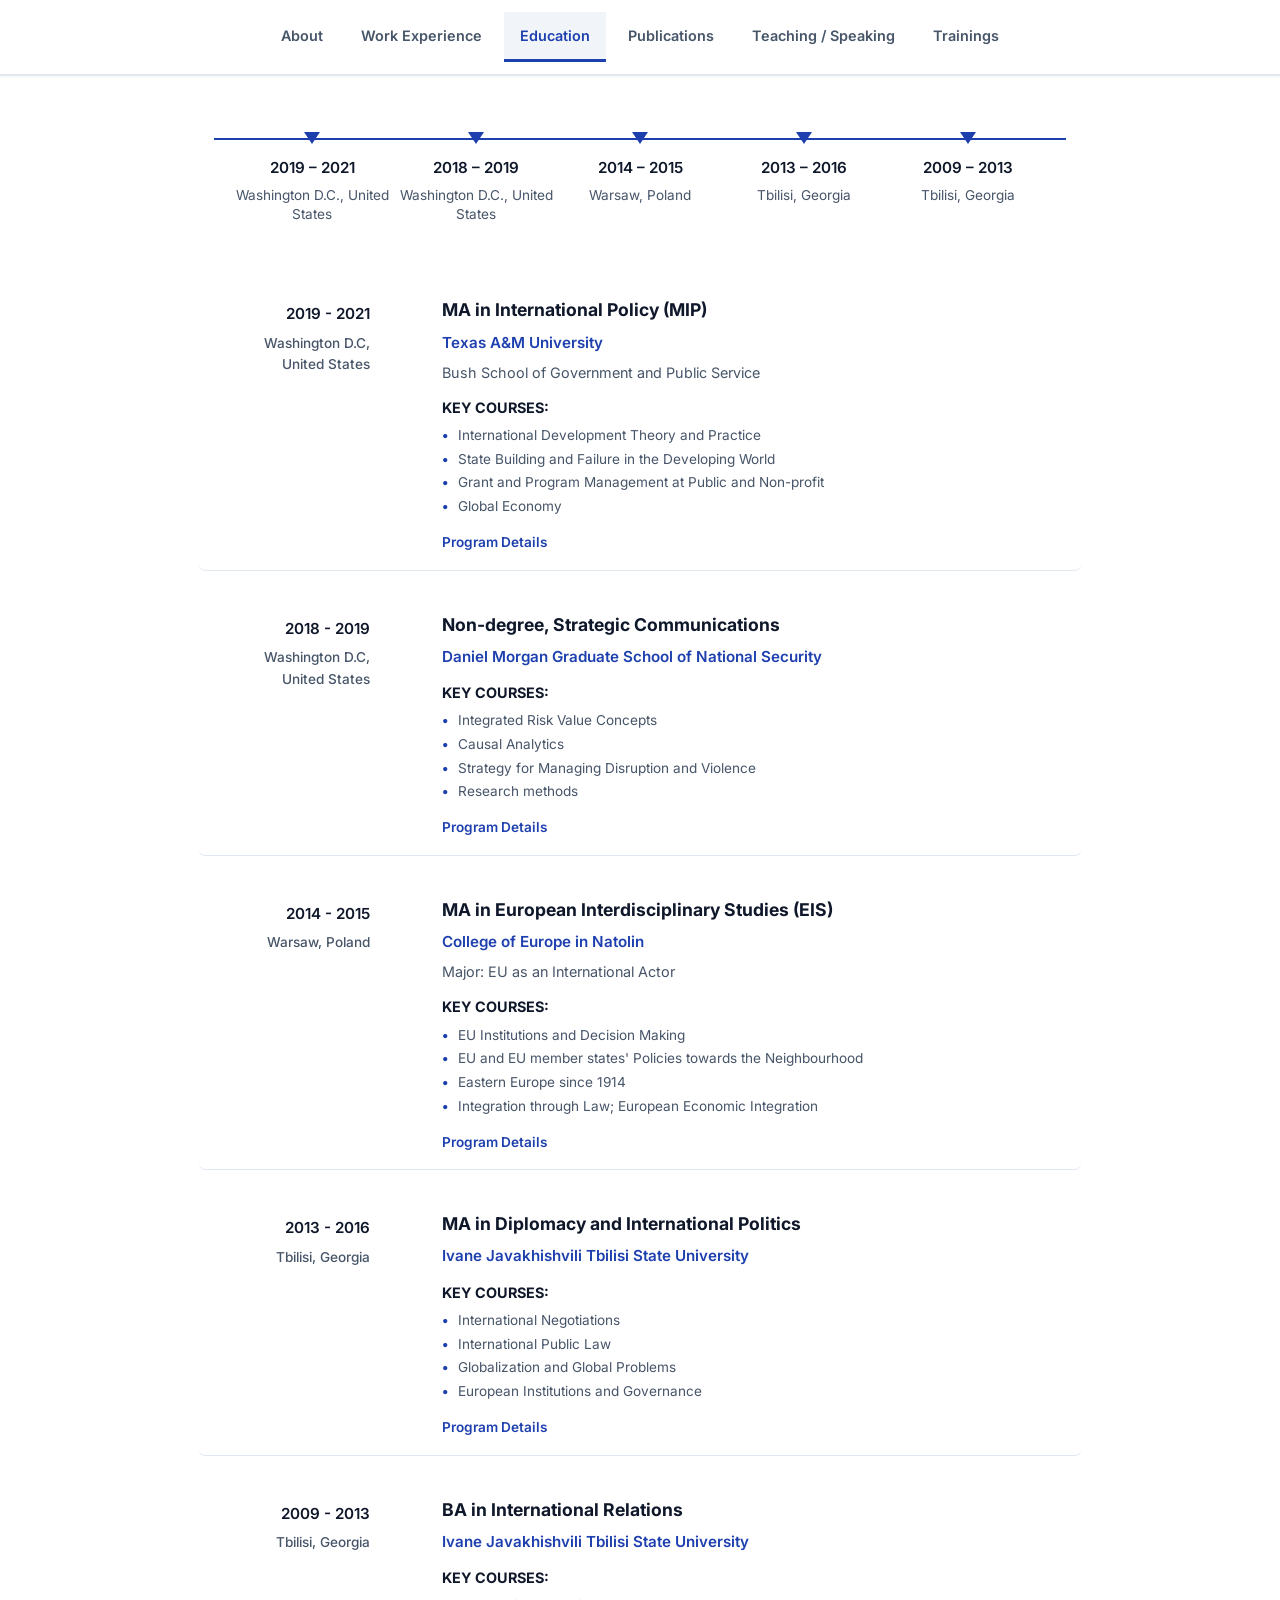
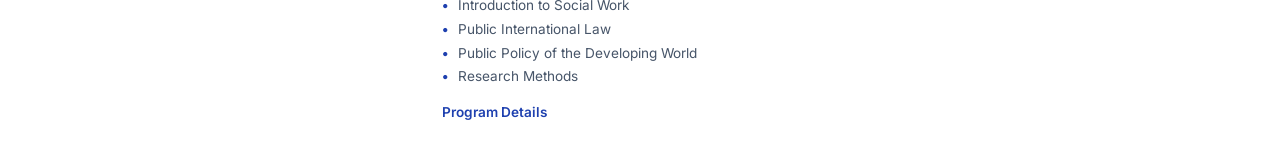
==== education.html @ 8978f758 "Split site into separate pages for optimized image loading; add SEO optimizations - Split single-pag" ====
<!DOCTYPE html>
<html lang="en">
<head>
    <meta charset="UTF-8">
    <meta name="viewport" content="width=device-width, initial-scale=1.0">
    <meta name="description" content="Mariami Paposhvili's education: MA International Policy (Texas A&M), MA European Studies (College of Europe), MA Diplomacy (Tbilisi State University).">
    <meta name="keywords" content="Mariami Paposhvili, education, Texas A&M, College of Europe, Tbilisi State University, international policy">
    <meta name="author" content="Mariami Paposhvili">
    <meta name="robots" content="index, follow">
    <link rel="canonical" href="https://mariamipaposhvili.com/education.html">
    <title>Education - Mariami Paposhvili | MA International Policy, College of Europe</title>
    <link rel="icon" type="image/x-icon" href="images/favicon.ico">
    <meta property="og:type" content="website">
    <meta property="og:title" content="Education - Mariami Paposhvili">
    <meta property="og:description" content="Academic background: Texas A&M University, College of Europe in Natolin, Tbilisi State University.">
    <meta property="og:url" content="https://mariamipaposhvili.com/education.html">
    <link rel="preconnect" href="https://fonts.googleapis.com">
    <link rel="preconnect" href="https://fonts.gstatic.com" crossorigin>
    <link href="https://fonts.googleapis.com/css2?family=Inter:wght@300;400;500;600;700&display=swap" rel="stylesheet">
    <link rel="stylesheet" href="styles.css">
    <script async src="https://www.googletagmanager.com/gtag/js?id=G-JF07YHYESD"></script>
    <script>
        window.dataLayer = window.dataLayer || [];
        function gtag(){dataLayer.push(arguments);}
        gtag('js', new Date());
        gtag('config', 'G-JF07YHYESD');
    </script>
</head>
<body>
    <nav class="tabs-nav">
        <div class="container">
            <div class="tabs-menu">
                <a href="index.html" class="tab-btn">About</a>
                <a href="experience.html" class="tab-btn">Work Experience</a>
                <a href="education.html" class="tab-btn active">Education</a>
                <a href="publications.html" class="tab-btn">Publications</a>
                <a href="teaching.html" class="tab-btn">Teaching / Speaking</a>
                <a href="trainings.html" class="tab-btn">Trainings</a>
            </div>
        </div>
    </nav>

    <main class="main-content">
        <section id="education" class="tab-content active" aria-labelledby="education-heading">
            <div class="container">
                <h1 id="education-heading" class="page-title visually-hidden">Education</h1>
                <div class="education-timeline-header">
                    <div class="education-timeline-line"></div>
                    <div class="education-timeline-items">
                        <div class="education-timeline-item">
                            <div class="timeline-arrow"></div>
                            <div class="timeline-date">2019 – 2021</div>
                            <div class="timeline-location">Washington D.C., United States</div>
                        </div>
                        <div class="education-timeline-item">
                            <div class="timeline-arrow"></div>
                            <div class="timeline-date">2018 – 2019</div>
                            <div class="timeline-location">Washington D.C., United States</div>
                        </div>
                        <div class="education-timeline-item">
                            <div class="timeline-arrow"></div>
                            <div class="timeline-date">2014 – 2015</div>
                            <div class="timeline-location">Warsaw, Poland</div>
                        </div>
                        <div class="education-timeline-item">
                            <div class="timeline-arrow"></div>
                            <div class="timeline-date">2013 – 2016</div>
                            <div class="timeline-location">Tbilisi, Georgia</div>
                        </div>
                        <div class="education-timeline-item">
                            <div class="timeline-arrow"></div>
                            <div class="timeline-date">2009 – 2013</div>
                            <div class="timeline-location">Tbilisi, Georgia</div>
                        </div>
                    </div>
                </div>

                <div class="education-list">
                    <article class="education-item">
                        <div class="education-date-column">
                            <div class="education-period">2019 - 2021</div>
                            <div class="education-location-text">Washington D.C,<br>United States</div>
                        </div>
                        <div class="education-content-column">
                            <div class="education-header">
                                <h3 class="education-degree">MA in International Policy (MIP)</h3>
                                <span class="education-school">Texas A&amp;M University</span>
                                <span class="education-institution">Bush School of Government and Public Service</span>
                            </div>
                            <div class="education-details">
                                <p class="education-key-courses"><strong>KEY COURSES:</strong></p>
                                <ul>
                                    <li>International Development Theory and Practice</li>
                                    <li>State Building and Failure in the Developing World</li>
                                    <li>Grant and Program Management at Public and Non-profit</li>
                                    <li>Global Economy</li>
                                </ul>
                                <a href="https://bush.tamu.edu/dc/degrees/mip/" target="_blank" rel="noopener noreferrer" class="education-link">Program Details</a>
                            </div>
                        </div>
                    </article>

                    <article class="education-item">
                        <div class="education-date-column">
                            <div class="education-period">2018 - 2019</div>
                            <div class="education-location-text">Washington D.C,<br>United States</div>
                        </div>
                        <div class="education-content-column">
                            <div class="education-header">
                                <h3 class="education-degree">Non-degree, Strategic Communications</h3>
                                <span class="education-school">Daniel Morgan Graduate School of National Security</span>
                            </div>
                            <div class="education-details">
                                <p class="education-key-courses"><strong>KEY COURSES:</strong></p>
                                <ul>
                                    <li>Integrated Risk Value Concepts</li>
                                    <li>Causal Analytics</li>
                                    <li>Strategy for Managing Disruption and Violence</li>
                                    <li>Research methods</li>
                                </ul>
                                <a href="https://danielmorgangraduateschool.com/academics/" target="_blank" rel="noopener noreferrer" class="education-link">Program Details</a>
                            </div>
                        </div>
                    </article>

                    <article class="education-item">
                        <div class="education-date-column">
                            <div class="education-period">2014 - 2015</div>
                            <div class="education-location-text">Warsaw, Poland</div>
                        </div>
                        <div class="education-content-column">
                            <div class="education-header">
                                <h3 class="education-degree">MA in European Interdisciplinary Studies (EIS)</h3>
                                <span class="education-school">College of Europe in Natolin</span>
                                <span class="education-institution">Major: EU as an International Actor</span>
                            </div>
                            <div class="education-details">
                                <p class="education-key-courses"><strong>KEY COURSES:</strong></p>
                                <ul>
                                    <li>EU Institutions and Decision Making</li>
                                    <li>EU and EU member states' Policies towards the Neighbourhood</li>
                                    <li>Eastern Europe since 1914</li>
                                    <li>Integration through Law; European Economic Integration</li>
                                </ul>
                                <a href="https://www.coleurope.eu/natolin/academic-offer/master-arts-european-interdisciplinary-studies" target="_blank" rel="noopener noreferrer" class="education-link">Program Details</a>
                            </div>
                        </div>
                    </article>

                    <article class="education-item">
                        <div class="education-date-column">
                            <div class="education-period">2013 - 2016</div>
                            <div class="education-location-text">Tbilisi, Georgia</div>
                        </div>
                        <div class="education-content-column">
                            <div class="education-header">
                                <h3 class="education-degree">MA in Diplomacy and International Politics</h3>
                                <span class="education-school">Ivane Javakhishvili Tbilisi State University</span>
                            </div>
                            <div class="education-details">
                                <p class="education-key-courses"><strong>KEY COURSES:</strong></p>
                                <ul>
                                    <li>International Negotiations</li>
                                    <li>International Public Law</li>
                                    <li>Globalization and Global Problems</li>
                                    <li>European Institutions and Governance</li>
                                </ul>
                                <a href="https://www.tsu.ge/en/faculty/168/FACULTY%20OF%20SOCIAL%20AND%20POLITICAL%20SCIENCES/page/International-Relations-" target="_blank" rel="noopener noreferrer" class="education-link">Program Details</a>
                            </div>
                        </div>
                    </article>

                    <article class="education-item">
                        <div class="education-date-column">
                            <div class="education-period">2009 - 2013</div>
                            <div class="education-location-text">Tbilisi, Georgia</div>
                        </div>
                        <div class="education-content-column">
                            <div class="education-header">
                                <h3 class="education-degree">BA in International Relations</h3>
                                <span class="education-school">Ivane Javakhishvili Tbilisi State University</span>
                            </div>
                            <div class="education-details">
                                <p class="education-key-courses"><strong>KEY COURSES:</strong></p>
                                <ul>
                                    <li>Introduction to Social Work</li>
                                    <li>Public International Law</li>
                                    <li>Public Policy of the Developing World</li>
                                    <li>Research Methods</li>
                                </ul>
                                <a href="https://www.tsu.ge/en/faculty/168/FACULTY%20OF%20SOCIAL%20AND%20POLITICAL%20SCIENCES/page/International-Relations-" target="_blank" rel="noopener noreferrer" class="education-link">Program Details</a>
                            </div>
                        </div>
                    </article>
                </div>
            </div>
        </section>
    </main>
</body>
</html>
---- styles.css ----
/* ============================================
   CSS Variables & Reset
   ============================================ */

:root {
    /* Professional Color Scheme */
    --primary-color: #1e40af;
    --primary-dark: #1e3a8a;
    --primary-light: #3b82f6;
    --secondary-color: #475569;
    --accent-color: #0ea5e9;
    --text-primary: #0f172a;
    --text-secondary: #475569;
    --text-light: #64748b;
    --bg-primary: #ffffff;
    --bg-secondary: #f8fafc;
    --bg-alt: #f1f5f9;
    --border-color: #e2e8f0;
    --shadow-sm: 0 1px 2px 0 rgba(0, 0, 0, 0.05);
    --shadow-md: 0 4px 6px -1px rgba(0, 0, 0, 0.1), 0 2px 4px -1px rgba(0, 0, 0, 0.06);
    --shadow-lg: 0 10px 15px -3px rgba(0, 0, 0, 0.1), 0 4px 6px -2px rgba(0, 0, 0, 0.05);
    
    /* Typography */
    --font-primary: 'Inter', -apple-system, BlinkMacSystemFont, 'Segoe UI', sans-serif;
    
    /* Spacing */
    --spacing-xs: 0.375rem;
    --spacing-sm: 0.75rem;
    --spacing-md: 1rem;
    --spacing-lg: 1.5rem;
    --spacing-xl: 2rem;
    
    /* Layout */
    --container-max-width: 1100px;
    --border-radius: 8px;
    --transition: all 0.2s ease;
}

* {
    margin: 0;
    padding: 0;
    box-sizing: border-box;
}

html {
    scroll-behavior: smooth;
    height: 100%;
}

body {
    font-family: var(--font-primary);
    font-size: 15px;
    line-height: 1.6;
    color: var(--text-primary);
    background-color: var(--bg-primary);
    -webkit-font-smoothing: antialiased;
    -moz-osx-font-smoothing: grayscale;
    min-height: 100vh;
    display: flex;
    flex-direction: column;
}

/* ============================================
   Container
   ============================================ */

.container {
    max-width: var(--container-max-width);
    margin: 0 auto;
    padding: 0 var(--spacing-md);
}

@media (min-width: 768px) {
    .container {
        padding: 0 var(--spacing-lg);
    }
}

/* ============================================
   About Section
   ============================================ */

.about-cover-container {
    width: 100%;
    height: 200px;
    overflow: visible;
    position: relative;
    display: flex;
    justify-content: center;
    align-items: flex-start;
}

@media (min-width: 1024px) {
    .about-cover-container {
        height: 250px;
    }
}

.about-cover-image {
    width: 100%;
    height: 100%;
    object-fit: cover;
    object-position: center;
    max-width: 950px;
    border-radius: var(--border-radius);
}


@media (min-width: 1024px) {
    .about-cover-container {
        height: 250px;
    }
    
    .about-cover-image {
        max-width: 950px;
        border-radius: var(--border-radius);
    }
}

@media (max-width: 768px) {
    .about-cover-container {
        height: 150px;
    }
    
    .about-cover-image {
        max-width: 100%;
        border-radius: 0;
    }
}

.about-content {
    max-width: 950px;
    margin: 0 auto;
    padding: 0 var(--spacing-md) var(--spacing-lg);
    position: relative;
}

.about-layout {
    display: flex;
    gap: var(--spacing-lg);
    align-items: flex-start;
}

@media (max-width: 768px) {
    .about-layout {
        flex-direction: column;
        align-items: center;
    }
}

.photo-container {
    flex-shrink: 0;
    position: relative;
    z-index: 10;
    margin-top: -120px;
}

@media (max-width: 768px) {
    .photo-container {
        margin-top: -100px;
    }
}

.about-info-column {
    flex: 1;
    display: flex;
    flex-direction: column;
    gap: var(--spacing-sm);
}

.about-info {
    text-align: left;
}

@media (max-width: 768px) {
    .about-info {
        text-align: center;
    }
}

.profile-photo {
    width: 240px;
    height: 240px;
    border-radius: 50%;
    object-fit: cover;
    border: 4px solid white;
    box-shadow: var(--shadow-lg);
}

@media (max-width: 768px) {
    .profile-photo {
        width: 200px;
        height: 200px;
    }
}

.photo-placeholder {
    width: 240px;
    height: 240px;
    border-radius: 50%;
    background: linear-gradient(135deg, var(--primary-color), var(--primary-light));
    display: flex;
    align-items: center;
    justify-content: center;
    border: 4px solid white;
    box-shadow: var(--shadow-lg);
}

@media (max-width: 768px) {
    .photo-placeholder {
        width: 200px;
        height: 200px;
    }
}

.photo-placeholder span {
    font-size: 4rem;
    font-weight: 700;
    color: white;
}

@media (max-width: 768px) {
    .photo-placeholder span {
        font-size: 3rem;
    }
}


.about-info {
    flex: 1;
    text-align: left;
}

@media (max-width: 768px) {
    .about-info {
        text-align: center;
    }
}

.hero-name {
    font-size: 1.75rem;
    font-weight: 700;
    color: var(--text-primary);
    margin-bottom: var(--spacing-xs);
}

.hero-title {
    font-size: 1rem;
    font-weight: 600;
    color: var(--primary-color);
}

.hero-subtitle {
    font-size: 0.9rem;
    color: var(--text-secondary);
    margin-bottom: var(--spacing-md);
    line-height: 1.6;
}

.hero-links {
    display: flex;
    gap: var(--spacing-md);
    margin-top: var(--spacing-sm);
}

@media (max-width: 768px) {
    .hero-links {
        justify-content: center;
    }
}

.social-link {
    display: inline-block;
    padding: var(--spacing-sm) var(--spacing-lg);
    background: var(--primary-color);
    color: white;
    text-decoration: none;
    border-radius: var(--border-radius);
    font-weight: 600;
    font-size: 0.9rem;
    transition: var(--transition);
}

.social-link:hover {
    background: var(--primary-dark);
}

.about-text {
    text-align: left;
    color: var(--text-primary);
    line-height: 1.75;
    margin-bottom: 0;
}

.about-text p {
    font-size: 1rem;
    font-weight: 400;
    margin-bottom: var(--spacing-lg);
    text-align: justify;
    text-justify: inter-word;
}

@media (max-width: 768px) {
    .about-text p {
        text-align: left;
    }
}

.about-text p:last-child {
    margin-bottom: 0;
}

.about-contact-links {
    display: flex;
    gap: var(--spacing-sm);
    margin-top: 0;
    flex-wrap: wrap;
}

.contact-link {
    display: inline-flex;
    align-items: center;
    gap: var(--spacing-xs);
    padding: var(--spacing-xs) var(--spacing-md);
    border-radius: 6px;
    text-decoration: none;
    font-weight: 500;
    font-size: 0.85rem;
    transition: var(--transition);
    border: 1.5px solid;
}

.linkedin-link {
    color: var(--primary-color);
    border-color: var(--primary-color);
    background: rgba(30, 64, 175, 0.05);
}

.linkedin-link:hover {
    background: var(--primary-color);
    color: white;
    transform: translateY(-1px);
    box-shadow: 0 2px 4px rgba(30, 64, 175, 0.2);
}

.email-link {
    color: var(--secondary-color);
    border-color: var(--secondary-color);
    background: rgba(71, 85, 105, 0.05);
}

.email-link:hover {
    background: var(--secondary-color);
    color: white;
    transform: translateY(-1px);
    box-shadow: 0 2px 4px rgba(71, 85, 105, 0.2);
}

.contact-icon {
    font-weight: 600;
    font-size: 0.9rem;
}

.linkedin-link .contact-icon {
    font-family: 'Inter', sans-serif;
    font-size: 1rem;
    font-weight: 700;
}

/* ============================================
   SEO - Visually hidden but accessible to screen readers
   ============================================ */

.visually-hidden {
    position: absolute;
    width: 1px;
    height: 1px;
    padding: 0;
    margin: -1px;
    overflow: hidden;
    clip: rect(0, 0, 0, 0);
    white-space: nowrap;
    border: 0;
}

/* ============================================
   Tab Navigation
   ============================================ */

.tabs-nav {
    background: white;
    border-bottom: 2px solid var(--border-color);
    position: sticky;
    top: 0;
    z-index: 100;
    box-shadow: var(--shadow-sm);
}

.tabs-menu {
    display: flex;
    flex-wrap: wrap;
    justify-content: center;
    gap: var(--spacing-xs);
    padding: var(--spacing-sm) 0;
}

.tab-btn {
    padding: var(--spacing-sm) var(--spacing-md);
    background: transparent;
    border: none;
    border-bottom: 3px solid transparent;
    color: var(--text-secondary);
    font-weight: 600;
    font-size: 0.9rem;
    cursor: pointer;
    transition: var(--transition);
    font-family: var(--font-primary);
    text-decoration: none;
    display: inline-block;
}

.tab-btn:hover {
    color: var(--primary-color);
    background: var(--bg-alt);
}

.tab-btn.active {
    color: var(--primary-color);
    border-bottom-color: var(--primary-color);
    background: var(--bg-alt);
}

/* ============================================
   Tab Content
   ============================================ */

.main-content {
    flex: 1;
    display: flex;
    flex-direction: column;
}

.tab-content {
    display: none;
    padding: var(--spacing-xl) var(--spacing-md);
    flex: 1;
}

.tab-content.active {
    display: block;
}

.tab-content .container {
    max-width: 900px;
}

.section-title {
    font-size: 1.75rem;
    font-weight: 700;
    color: var(--text-primary);
    margin-bottom: var(--spacing-lg);
    padding-bottom: var(--spacing-sm);
    border-bottom: 2px solid var(--border-color);
}

.subsection-title {
    font-size: 1.3rem;
    font-weight: 600;
    color: var(--text-primary);
    margin-top: var(--spacing-xl);
    margin-bottom: var(--spacing-md);
    padding-bottom: var(--spacing-xs);
    border-bottom: 1px solid var(--border-color);
}

.subsection-title:first-of-type {
    margin-top: 0;
}

/* ============================================
   Experience List (Work Experience) - Two Column
   ============================================ */

.experience-list {
    display: flex;
    flex-direction: column;
    gap: var(--spacing-lg);
}

.experience-item {
    display: flex;
    gap: 0;
    padding-bottom: var(--spacing-lg);
    border-bottom: 1px solid var(--border-color);
    position: relative;
    transition: var(--transition);
    padding: var(--spacing-md);
    margin-left: calc(-1 * var(--spacing-md));
    margin-right: calc(-1 * var(--spacing-md));
    border-radius: var(--border-radius);
}

.experience-item:hover {
    background: var(--bg-alt);
    box-shadow: var(--shadow-sm);
}


.experience-item:last-child {
    border-bottom: none;
    padding-bottom: 0;
}

@media (max-width: 768px) {
    .experience-item {
        flex-direction: column;
        gap: var(--spacing-sm);
        padding-left: var(--spacing-sm);
        margin-left: calc(-1 * var(--spacing-sm));
    }
    
    .experience-item::before {
        display: none;
    }
}

.experience-date-column {
    flex: 0 0 200px;
    text-align: left;
    padding-top: var(--spacing-xs);
    padding-right: var(--spacing-lg);
    display: flex;
    flex-direction: column;
    align-items: flex-start;
    gap: var(--spacing-xs);
}

@media (max-width: 768px) {
    .experience-date-column {
        flex: none;
        padding-top: 0;
        padding-right: 0;
        padding-bottom: var(--spacing-sm);
        border-bottom: 1px solid var(--border-color);
    }
    
    .experience-date-column::after {
        display: none;
    }
}

.experience-period {
    font-weight: 600;
    color: var(--text-primary);
    font-size: 0.95rem;
    margin-bottom: var(--spacing-xs);
}

.experience-duration-type {
    display: flex;
    align-items: center;
    gap: var(--spacing-sm);
    flex-wrap: nowrap;
}

.experience-duration-type .experience-duration {
    font-size: 0.85rem;
    color: var(--text-secondary);
    font-weight: 500;
}

.job-location-with-icon {
    display: flex;
    align-items: center;
    gap: var(--spacing-xs);
    font-size: 0.85rem;
    color: var(--text-secondary);
    max-width: 100%;
}

.job-location-with-icon span {
    line-height: 1.4;
}

@media (max-width: 768px) {
    .job-location-with-icon {
        text-align: left;
    }
}

.experience-content-column {
    flex: 1;
    padding-left: var(--spacing-lg);
}

.job-header {
    margin-bottom: var(--spacing-xs);
}

.job-title {
    font-size: 1.1rem;
    font-weight: 700;
    color: var(--text-primary);
    margin-bottom: var(--spacing-xs);
}

.job-company {
    font-size: 0.95rem;
    font-weight: 600;
    color: var(--primary-color);
    display: block;
    margin-bottom: var(--spacing-xs);
}

.job-type {
    display: inline-block;
    padding: 0.2rem 0.6rem;
    background-color: var(--bg-alt);
    color: var(--text-secondary);
    border-radius: 12px;
    font-size: 0.8rem;
    font-weight: 500;
}

.experience-item:hover .job-type {
    background-color: white;
    box-shadow: var(--shadow-sm);
}

.job-location {
    color: var(--text-light);
    font-size: 0.85rem;
    margin-bottom: var(--spacing-sm);
    margin-top: var(--spacing-xs);
}

.job-context {
    font-style: italic;
    color: var(--text-secondary);
    margin-bottom: var(--spacing-sm);
    padding-left: var(--spacing-md);
    border-left: 2px solid var(--primary-light);
    font-size: 0.9rem;
}

.job-description {
    list-style: none;
    padding-left: 0;
    margin-top: var(--spacing-sm);
}

.job-description li {
    padding-left: var(--spacing-md);
    position: relative;
    margin-bottom: 0.125rem;
    color: var(--text-secondary);
    font-size: 0.9rem;
    line-height: 1.6;
}

.job-description li::before {
    content: '▸';
    position: absolute;
    left: 0;
    color: var(--primary-color);
    font-size: 0.8rem;
}

/* ============================================
   Education Timeline Header
   ============================================ */

.education-timeline-header {
    position: relative;
    margin-bottom: var(--spacing-xl);
    padding: var(--spacing-lg) 0;
}

.education-timeline-line {
    position: absolute;
    top: 30px;
    left: 0;
    right: 0;
    height: 2px;
    background: var(--primary-color);
    z-index: 1;
}

.education-timeline-items {
    display: flex;
    justify-content: space-between;
    position: relative;
    z-index: 2;
    padding: 0 var(--spacing-md);
}

@media (max-width: 768px) {
    .education-timeline-items {
        flex-direction: column;
        gap: var(--spacing-lg);
        align-items: center;
    }
    
    .education-timeline-line {
        display: none;
    }
}

.education-timeline-item {
    display: flex;
    flex-direction: column;
    align-items: center;
    flex: 1;
    position: relative;
}

.timeline-arrow {
    width: 0;
    height: 0;
    border-left: 8px solid transparent;
    border-right: 8px solid transparent;
    border-top: 12px solid var(--primary-color);
    margin-bottom: var(--spacing-sm);
    transition: var(--transition);
}

.education-timeline-item:hover .timeline-arrow {
    border-top-color: var(--primary-dark);
    transform: scale(1.2);
}

.timeline-date {
    font-weight: 600;
    color: var(--text-primary);
    font-size: 0.95rem;
    margin-bottom: var(--spacing-xs);
    text-align: center;
}

.timeline-location {
    font-size: 0.85rem;
    color: var(--text-secondary);
    text-align: center;
    line-height: 1.4;
}

/* ============================================
   Education List - Two Column
   ============================================ */

.education-list {
    display: flex;
    flex-direction: column;
    gap: var(--spacing-lg);
}

.education-item {
    display: flex;
    gap: var(--spacing-lg);
    padding-bottom: var(--spacing-lg);
    border-bottom: 1px solid var(--border-color);
    position: relative;
    transition: var(--transition);
    padding: var(--spacing-md);
    margin-left: calc(-1 * var(--spacing-md));
    margin-right: calc(-1 * var(--spacing-md));
    border-radius: var(--border-radius);
}

.education-item:hover {
    background: var(--bg-alt);
    box-shadow: var(--shadow-sm);
}

.education-item:last-child {
    border-bottom: none;
    padding-bottom: 0;
}

@media (max-width: 768px) {
    .education-item {
        flex-direction: column;
        gap: var(--spacing-sm);
        padding-left: var(--spacing-sm);
        margin-left: calc(-1 * var(--spacing-sm));
    }
}

.education-date-column {
    flex: 0 0 180px;
    text-align: right;
    padding-top: var(--spacing-xs);
    padding-right: var(--spacing-lg);
}

@media (max-width: 768px) {
    .education-date-column {
        flex: none;
        text-align: left;
        padding-top: 0;
        padding-right: 0;
        padding-bottom: var(--spacing-sm);
        border-bottom: 1px solid var(--border-color);
    }
}

.education-period {
    font-weight: 600;
    color: var(--text-primary);
    font-size: 0.95rem;
    margin-bottom: var(--spacing-xs);
}

.education-location-text {
    font-size: 0.85rem;
    color: var(--text-secondary);
    font-weight: 500;
}

.education-content-column {
    flex: 1;
    padding-left: var(--spacing-lg);
}

.education-header {
    margin-bottom: var(--spacing-sm);
}

.education-degree {
    font-size: 1.1rem;
    font-weight: 700;
    color: var(--text-primary);
    margin-bottom: var(--spacing-xs);
}

.education-school {
    font-size: 0.95rem;
    font-weight: 600;
    color: var(--primary-color);
    display: block;
    margin-bottom: var(--spacing-xs);
}

.education-institution {
    font-size: 0.9rem;
    color: var(--text-secondary);
    display: block;
}

.education-details {
    font-size: 0.9rem;
    color: var(--text-secondary);
    line-height: 1.6;
}

.education-key-courses {
    font-weight: 600;
    color: var(--text-primary);
    margin-bottom: var(--spacing-xs);
    font-size: 0.9rem;
}

.education-details ul {
    list-style: none;
    padding-left: 0;
    margin-top: var(--spacing-xs);
}

.education-details li {
    padding-left: var(--spacing-md);
    position: relative;
    margin-bottom: 0.125rem;
    font-size: 0.85rem;
}

.education-details li::before {
    content: '•';
    position: absolute;
    left: 0;
    color: var(--primary-color);
    font-weight: bold;
}

.education-activities {
    margin-top: var(--spacing-sm);
    font-size: 0.85rem;
    color: var(--text-light);
}

.education-link {
    display: inline-block;
    margin-top: var(--spacing-sm);
    color: var(--primary-color);
    text-decoration: none;
    font-weight: 600;
    font-size: 0.85rem;
    transition: var(--transition);
}

.education-link:hover {
    color: var(--primary-dark);
    text-decoration: underline;
}

/* ============================================
   Trainings Layout - Two Column
   ============================================ */

.trainings-layout {
    display: grid;
    grid-template-columns: 1fr 1fr;
    gap: var(--spacing-xl);
    align-items: start;
}

@media (max-width: 1024px) {
    .trainings-layout {
        grid-template-columns: 1fr;
        gap: var(--spacing-lg);
    }
}

.trainings-photos-column,
.trainings-certifications-column {
    display: flex;
    flex-direction: column;
}

/* ============================================
   Training Photo List
   ============================================ */

.training-photo-list {
    display: flex;
    flex-direction: column;
    gap: var(--spacing-lg);
    margin-top: var(--spacing-md);
}

.training-photo-item {
    display: flex;
    flex-direction: column;
    gap: var(--spacing-sm);
}

.training-photo-image {
    position: relative;
    width: 100%;
    height: 200px;
    border-radius: var(--border-radius);
    overflow: hidden;
    background: var(--bg-alt);
    cursor: pointer;
    transition: transform 0.3s ease, box-shadow 0.3s ease;
}

.training-photo-image:hover {
    transform: scale(1.03);
    box-shadow: 0 12px 24px -8px rgba(0, 0, 0, 0.25), 0 4px 12px -4px rgba(30, 64, 175, 0.15);
}

.training-photo-image:hover img {
    filter: brightness(0.85);
}

.training-photo-image:hover .training-zoom-icon {
    opacity: 1;
    transform: translate(-50%, -50%) scale(1);
}

.training-zoom-icon {
    position: absolute;
    top: 50%;
    left: 50%;
    transform: translate(-50%, -50%) scale(0.8);
    width: 48px;
    height: 48px;
    display: flex;
    align-items: center;
    justify-content: center;
    background: rgba(255, 255, 255, 0.9);
    border-radius: 50%;
    color: var(--primary-color);
    opacity: 0;
    transition: opacity 0.25s ease, transform 0.25s ease;
    pointer-events: none;
}

.training-zoom-icon svg {
    width: 28px;
    height: 28px;
}

.training-photo-image img {
    width: 100%;
    height: 100%;
    object-fit: cover;
    transition: filter 0.3s ease;
}

.training-photo-placeholder {
    width: 100%;
    height: 100%;
    display: flex;
    align-items: center;
    justify-content: center;
    background: var(--bg-alt);
    color: var(--text-light);
    font-size: 0.9rem;
}

.training-photo-caption {
    font-size: 0.85rem;
    color: var(--text-secondary);
    text-align: center;
    margin: 0;
}

/* ============================================
   Certifications List - Two Column Items
   ============================================ */

.certifications-list {
    display: flex;
    flex-direction: column;
    gap: var(--spacing-md);
    margin-top: var(--spacing-md);
}

.cert-item {
    display: flex;
    gap: var(--spacing-lg);
    padding-bottom: var(--spacing-md);
    border-bottom: 1px solid var(--border-color);
    transition: var(--transition);
    padding: var(--spacing-md);
    margin-left: calc(-1 * var(--spacing-md));
    margin-right: calc(-1 * var(--spacing-md));
    border-radius: var(--border-radius);
}

.cert-item:hover {
    background: var(--bg-alt);
    box-shadow: var(--shadow-sm);
}

.cert-item:last-child {
    border-bottom: none;
    padding-bottom: 0;
}

@media (max-width: 768px) {
    .cert-item {
        flex-direction: column;
        gap: var(--spacing-sm);
        padding-left: var(--spacing-sm);
        margin-left: calc(-1 * var(--spacing-sm));
    }
}

.cert-date-column {
    flex: 0 0 140px;
    text-align: right;
    padding-top: var(--spacing-xs);
}

@media (max-width: 768px) {
    .cert-date-column {
        flex: none;
        text-align: left;
        padding-top: 0;
        padding-bottom: var(--spacing-sm);
        border-bottom: 1px solid var(--border-color);
    }
}

.cert-location {
    font-weight: 600;
    color: var(--text-primary);
    font-size: 0.9rem;
    margin-bottom: var(--spacing-xs);
}

.cert-date {
    font-size: 0.85rem;
    color: var(--text-secondary);
    font-weight: 500;
}

.cert-content-column {
    flex: 1;
    padding-left: var(--spacing-lg);
}

.cert-title {
    font-size: 0.95rem;
    font-weight: 600;
    color: var(--text-primary);
    margin-bottom: var(--spacing-xs);
    line-height: 1.5;
}

.cert-issuer {
    font-size: 0.9rem;
    font-weight: 600;
    color: var(--primary-color);
    display: block;
    margin-bottom: var(--spacing-xs);
}

.cert-skills {
    font-size: 0.8rem;
    color: var(--text-light);
    margin-top: var(--spacing-xs);
    padding-top: var(--spacing-xs);
    border-top: 1px solid var(--border-color);
}

/* ============================================
   Fellowships - Compact
   ============================================ */

.fellowships-list {
    display: grid;
    grid-template-columns: 1fr;
    gap: var(--spacing-md);
}

@media (min-width: 768px) {
    .fellowships-list {
        grid-template-columns: repeat(2, 1fr);
    }
}

.fellowship-card {
    background: white;
    padding: var(--spacing-md);
    border-radius: var(--border-radius);
    border: 1px solid var(--border-color);
    border-left: 3px solid var(--accent-color);
    transition: var(--transition);
}

.fellowship-card:hover {
    border-color: var(--accent-color);
    box-shadow: var(--shadow-sm);
}

.fellowship-header {
    margin-bottom: var(--spacing-xs);
}

.fellowship-title {
    font-size: 1.1rem;
    font-weight: 700;
    color: var(--text-primary);
    margin-bottom: var(--spacing-xs);
}

.fellowship-org {
    font-size: 0.95rem;
    font-weight: 600;
    color: var(--accent-color);
    display: block;
}

.fellowship-meta {
    display: flex;
    flex-direction: column;
    gap: var(--spacing-xs);
    margin-bottom: var(--spacing-sm);
    padding-bottom: var(--spacing-sm);
    border-bottom: 1px solid var(--border-color);
    font-size: 0.85rem;
    color: var(--text-secondary);
}

.fellowship-date {
    font-weight: 600;
}

.fellowship-location {
    color: var(--text-light);
}

.fellowship-description {
    color: var(--text-secondary);
    line-height: 1.6;
    font-size: 0.9rem;
}

/* ============================================
   Honors & Awards - Compact
   ============================================ */

.honors-list {
    display: grid;
    grid-template-columns: 1fr;
    gap: var(--spacing-md);
}

@media (min-width: 768px) {
    .honors-list {
        grid-template-columns: repeat(2, 1fr);
    }
}

.honor-card {
    background: white;
    padding: var(--spacing-md);
    border-radius: var(--border-radius);
    border: 1px solid var(--border-color);
    border-left: 3px solid var(--primary-color);
    transition: var(--transition);
}

.honor-card:hover {
    border-color: var(--primary-light);
    box-shadow: var(--shadow-sm);
}

.honor-header {
    margin-bottom: var(--spacing-xs);
}

.honor-title {
    font-size: 1rem;
    font-weight: 700;
    color: var(--text-primary);
    margin-bottom: var(--spacing-xs);
}

.honor-issuer {
    font-size: 0.9rem;
    font-weight: 600;
    color: var(--primary-color);
    display: block;
}

.honor-meta {
    display: flex;
    flex-direction: column;
    gap: var(--spacing-xs);
    margin-bottom: var(--spacing-xs);
    font-size: 0.85rem;
    color: var(--text-secondary);
}

.honor-date {
    font-weight: 600;
}

.honor-association {
    color: var(--text-light);
    font-size: 0.8rem;
}

.honor-description {
    color: var(--text-secondary);
    font-size: 0.9rem;
    margin-top: var(--spacing-xs);
}

/* ============================================
   Policy Papers & Publications - Two Column
   ============================================ */

.publications-layout {
    display: grid;
    grid-template-columns: 1fr 1fr;
    gap: var(--spacing-xl);
    align-items: start;
}

@media (max-width: 1024px) {
    .publications-layout {
        grid-template-columns: 1fr;
        gap: var(--spacing-lg);
    }
}

.publications-column {
    display: flex;
    flex-direction: column;
}

.papers-list,
.publications-list {
    display: flex;
    flex-direction: column;
    gap: var(--spacing-md);
}

.paper-item,
.publication-item {
    background: white;
    padding: var(--spacing-md);
    border-radius: var(--border-radius);
    border: 1px solid var(--border-color);
    border-left: 3px solid var(--primary-color);
    transition: var(--transition);
}

.paper-item:hover,
.publication-item:hover {
    border-color: var(--primary-light);
    box-shadow: var(--shadow-sm);
}

.paper-title,
.publication-title {
    font-size: 1rem;
    font-weight: 600;
    color: var(--text-primary);
    margin-bottom: var(--spacing-xs);
    line-height: 1.5;
}

.paper-title a,
.publication-title a {
    color: var(--primary-color);
    text-decoration: none;
    transition: var(--transition);
    display: inline-flex;
    align-items: baseline;
    gap: 0.25em;
}

.paper-title a:hover,
.publication-title a:hover {
    color: var(--primary-dark);
    text-decoration: underline;
}

.paper-title a::after,
.publication-title a::after {
    content: '↗';
    font-size: 0.85em;
    opacity: 0.8;
}

.paper-meta,
.publication-meta {
    display: flex;
    flex-wrap: wrap;
    gap: var(--spacing-md);
    font-size: 0.85rem;
    color: var(--text-secondary);
}

.paper-publisher,
.publication-publisher {
    font-weight: 600;
    color: var(--primary-color);
}

.paper-date,
.publication-date {
    color: var(--text-light);
    flex-basis: 100%;
    margin-top: 0;
}

.paper-authors,
.publication-authors {
    font-size: 0.85rem;
    color: var(--text-secondary);
    margin-top: var(--spacing-xs);
}

.paper-contributions {
    list-style: none;
    padding-left: 0;
    margin-top: var(--spacing-sm);
    padding-top: var(--spacing-sm);
    border-top: 1px solid var(--border-color);
}

.paper-contributions li {
    padding-left: var(--spacing-md);
    position: relative;
    margin-bottom: 0.125rem;
    color: var(--text-secondary);
    line-height: 1.6;
    font-size: 0.9rem;
}

.paper-contributions li::before {
    content: '→';
    position: absolute;
    left: 0;
    color: var(--primary-color);
    font-size: 0.8rem;
}

.paper-contributions li a {
    color: var(--primary-color);
    text-decoration: none;
    transition: var(--transition);
    display: inline-flex;
    align-items: baseline;
    gap: 0.25em;
}

.paper-contributions li a:hover {
    color: var(--primary-dark);
    text-decoration: underline;
}

.paper-contributions li a::after {
    content: '↗';
    font-size: 0.85em;
    opacity: 0.8;
}

.publication-note,
.publication-language {
    font-size: 0.8rem;
    color: var(--text-light);
    font-style: italic;
}

/* ============================================
   Teaching / Speaking - Vertical List Layout
   ============================================ */

.teaching-speaking-layout {
    display: flex;
    flex-direction: column;
    gap: var(--spacing-xl);
}

.teaching-speaking-photos-row {
    display: flex;
    flex-direction: row;
    gap: var(--spacing-lg);
    margin-bottom: var(--spacing-lg);
    flex-wrap: wrap;
}

.teaching-speaking-photo-item {
    flex: 1;
    min-width: 180px;
    height: 200px;
    border-radius: var(--border-radius);
    overflow: hidden;
    background: var(--bg-alt);
    position: relative;
    cursor: pointer;
    transition: transform 0.3s ease, box-shadow 0.3s ease;
}

.teaching-speaking-photo-item:hover {
    transform: scale(1.03);
    box-shadow: 0 12px 24px -8px rgba(0, 0, 0, 0.25), 0 4px 12px -4px rgba(30, 64, 175, 0.15);
}

.teaching-speaking-photo-item:hover img {
    filter: brightness(0.85);
}

.teaching-speaking-photo-item:hover .training-zoom-icon {
    opacity: 1;
    transform: translate(-50%, -50%) scale(1);
}

.teaching-speaking-photo-item .training-zoom-icon {
    position: absolute;
    top: 50%;
    left: 50%;
    transform: translate(-50%, -50%) scale(0.8);
    opacity: 0;
    transition: opacity 0.25s ease, transform 0.25s ease;
}

.teaching-speaking-photo-item img {
    width: 100%;
    height: 100%;
    object-fit: cover;
    transition: filter 0.3s ease;
}

.teaching-speaking-photo-item .teaching-speaking-placeholder {
    width: 100%;
    height: 100%;
    display: flex;
    align-items: center;
    justify-content: center;
    background: var(--bg-alt);
    color: var(--text-light);
    font-size: 0.9rem;
}

@media (max-width: 768px) {
    .teaching-speaking-photos-row {
        flex-direction: row;
        gap: var(--spacing-md);
    }
    
    .teaching-speaking-photo-item {
        min-width: 120px;
        flex: 1 1 calc(33.333% - var(--spacing-md));
        height: 160px;
    }
}

.teaching-section,
.speaking-section {
    display: flex;
    flex-direction: column;
}

.teaching-speaking-section-title {
    font-size: 1.5rem;
    font-weight: 700;
    color: var(--primary-dark);
    margin: 0 0 var(--spacing-lg) 0;
    padding: var(--spacing-md) var(--spacing-lg);
    background: linear-gradient(135deg, rgba(30, 64, 175, 0.08) 0%, rgba(59, 130, 246, 0.05) 100%);
    border-left: 4px solid var(--primary-color);
    border-radius: 0 var(--border-radius) var(--border-radius) 0;
    box-shadow: var(--shadow-sm);
}

.speaking-section {
    margin-top: var(--spacing-xl);
    padding-top: var(--spacing-xl);
    border-top: 2px solid var(--border-color);
}

.speaking-section .teaching-speaking-section-title {
    margin-top: 0;
}

.teaching-speaking-item.speaking-item {
    padding-right: var(--spacing-lg);
}

.teaching-speaking-item.speaking-item .teaching-speaking-content {
    flex: 1;
}

.teaching-speaking-list {
    display: flex;
    flex-direction: column;
    gap: var(--spacing-lg);
    margin-top: var(--spacing-md);
}

.teaching-speaking-item {
    display: flex;
    flex-direction: row;
    gap: var(--spacing-xl);
    align-items: flex-start;
    padding: var(--spacing-lg);
    background: white;
    border-radius: var(--border-radius);
    border: 1px solid var(--border-color);
    border-left: 3px solid var(--primary-color);
    transition: var(--transition);
}

.teaching-speaking-item:hover {
    border-color: var(--primary-light);
    box-shadow: var(--shadow-sm);
}

.teaching-details-column {
    flex: 0 0 320px;
    min-width: 0;
}

.teaching-modules-column {
    flex: 1;
    min-width: 0;
}

.teaching-speaking-content {
    flex: 6 1 0;
    min-width: 0;
}

.teaching-speaking-image {
    flex: 4 1 0;
    min-width: 0;
    height: 200px;
    border-radius: var(--border-radius);
    overflow: hidden;
    background: var(--bg-alt);
    position: relative;
    cursor: pointer;
    transition: transform 0.3s ease, box-shadow 0.3s ease;
}

.teaching-speaking-image:hover {
    transform: scale(1.03);
    box-shadow: 0 12px 24px -8px rgba(0, 0, 0, 0.25), 0 4px 12px -4px rgba(30, 64, 175, 0.15);
}

.teaching-speaking-image:hover img {
    filter: brightness(0.85);
}

.teaching-speaking-image:hover .training-zoom-icon {
    opacity: 1;
    transform: translate(-50%, -50%) scale(1);
}

.teaching-speaking-image .training-zoom-icon {
    position: absolute;
    top: 50%;
    left: 50%;
    transform: translate(-50%, -50%) scale(0.8);
    opacity: 0;
    transition: opacity 0.25s ease, transform 0.25s ease;
}

.teaching-speaking-image img {
    width: 100%;
    height: 100%;
    object-fit: cover;
    transition: filter 0.3s ease;
}

@media (max-width: 768px) {
    .teaching-speaking-item {
        flex-direction: column;
        gap: var(--spacing-md);
    }
    
    .teaching-details-column {
        flex: none;
    }
    
    .teaching-modules-column {
        flex: none;
    }
    
    .teaching-speaking-item .teaching-speaking-image {
        width: 100%;
        max-width: 100%;
        flex: 0 0 200px;
        min-height: 200px;
        height: 200px;
    }
}

.teaching-speaking-placeholder {
    width: 100%;
    height: 100%;
    display: flex;
    align-items: center;
    justify-content: center;
    background: var(--bg-alt);
    color: var(--text-light);
    font-size: 0.9rem;
}

.teaching-header {
    margin-bottom: var(--spacing-xs);
}

.teaching-title {
    font-size: 1.1rem;
    font-weight: 700;
    color: var(--text-primary);
    margin-bottom: var(--spacing-xs);
}

.teaching-org {
    font-size: 0.95rem;
    font-weight: 600;
    color: var(--primary-color);
    display: block;
}

.teaching-meta {
    display: flex;
    flex-wrap: wrap;
    gap: var(--spacing-md);
    margin-bottom: var(--spacing-sm);
    font-size: 0.85rem;
    color: var(--text-secondary);
}

.teaching-date {
    font-weight: 600;
}

.teaching-type {
    color: var(--text-light);
}

.teaching-location {
    color: var(--text-light);
    flex-basis: 100%;
}

.teaching-key-modules {
    font-weight: 600;
    color: var(--text-primary);
    margin: var(--spacing-sm) 0 var(--spacing-xs) 0;
    font-size: 0.9rem;
}

.teaching-description {
    color: var(--text-secondary);
    line-height: 1.6;
    font-size: 0.9rem;
    list-style: none;
    padding-left: 0;
    margin-top: var(--spacing-sm);
}

.teaching-description li {
    padding-left: var(--spacing-md);
    position: relative;
    margin-bottom: 0.125rem;
    font-size: 0.9rem;
}

.teaching-description li::before {
    content: '▸';
    position: absolute;
    left: 0;
    color: var(--primary-color);
    font-size: 0.8rem;
}

/* ============================================
   Photo Gallery
   ============================================ */

.teaching-photos-column {
    display: flex;
    flex-direction: column;
}

.photo-gallery {
    display: flex;
    flex-direction: column;
    gap: var(--spacing-lg);
    margin-top: var(--spacing-md);
}

.photo-item {
    display: flex;
    gap: var(--spacing-md);
    padding: var(--spacing-md);
    border-radius: var(--border-radius);
    border: 1px solid var(--border-color);
    transition: var(--transition);
}

.photo-item:hover {
    border-color: var(--primary-light);
    box-shadow: var(--shadow-sm);
}

.photo-image {
    flex: 0 0 120px;
    height: 120px;
    border-radius: var(--border-radius);
    overflow: hidden;
    background: var(--bg-alt);
}

.photo-image img {
    width: 100%;
    height: 100%;
    object-fit: cover;
}

.photo-placeholder-box {
    width: 100%;
    height: 100%;
    display: flex;
    align-items: center;
    justify-content: center;
    background: var(--bg-alt);
    color: var(--text-light);
    font-size: 0.85rem;
}

.photo-content {
    flex: 1;
    display: flex;
    flex-direction: column;
    justify-content: center;
}

.photo-quote {
    font-style: italic;
    color: var(--text-primary);
    font-size: 0.95rem;
    line-height: 1.6;
    margin: 0 0 var(--spacing-xs) 0;
    padding-left: var(--spacing-md);
    border-left: 3px solid var(--primary-color);
}

.photo-location {
    font-size: 0.85rem;
    color: var(--text-secondary);
    margin: 0;
}

/* ============================================
   Projects
   ============================================ */

.projects-grid {
    display: grid;
    grid-template-columns: 1fr;
    gap: var(--spacing-lg);
}

.project-placeholder {
    background: white;
    padding: var(--spacing-xl);
    border-radius: var(--border-radius);
    border: 2px dashed var(--border-color);
    text-align: center;
    color: var(--text-light);
}

/* ============================================
   Footer
   ============================================ */

.footer {
    background: var(--text-primary);
    color: white;
    padding: var(--spacing-lg) 0;
    margin-top: auto;
    border-top: 1px solid var(--border-color);
}

.footer-content {
    text-align: center;
}

.footer-name {
    font-size: 1.2rem;
    font-weight: 700;
    margin-bottom: var(--spacing-xs);
}

.footer-title {
    font-size: 0.9rem;
    color: rgba(255, 255, 255, 0.8);
    margin-bottom: var(--spacing-sm);
}

.footer-links {
    display: flex;
    justify-content: center;
    align-items: center;
    gap: var(--spacing-sm);
    margin-bottom: var(--spacing-sm);
    flex-wrap: wrap;
}

.footer-link {
    color: rgba(255, 255, 255, 0.9);
    text-decoration: none;
    font-weight: 500;
    font-size: 0.9rem;
    transition: var(--transition);
}

.footer-link:hover {
    color: white;
    text-decoration: underline;
}

.footer-separator {
    color: rgba(255, 255, 255, 0.5);
}

.footer-copyright {
    font-size: 0.8rem;
    color: rgba(255, 255, 255, 0.6);
    margin-top: var(--spacing-sm);
}

/* ============================================
   Image Lightbox
   ============================================ */

.lightbox {
    position: fixed;
    inset: 0;
    z-index: 9999;
    display: flex;
    align-items: center;
    justify-content: center;
    padding: var(--spacing-lg);
    opacity: 0;
    visibility: hidden;
    transition: opacity 0.25s ease, visibility 0.25s ease;
}

.lightbox.active {
    opacity: 1;
    visibility: visible;
}

.lightbox-backdrop {
    position: absolute;
    inset: 0;
    background: rgba(0, 0, 0, 0.85);
    cursor: pointer;
}

.lightbox-close {
    position: absolute;
    top: var(--spacing-md);
    right: var(--spacing-md);
    width: 44px;
    height: 44px;
    border: none;
    background: rgba(255, 255, 255, 0.15);
    color: white;
    font-size: 2rem;
    line-height: 1;
    cursor: pointer;
    border-radius: 50%;
    z-index: 10001;
    transition: var(--transition);
    display: flex;
    align-items: center;
    justify-content: center;
    padding: 0;
}

.lightbox-close:hover {
    background: rgba(255, 255, 255, 0.25);
}

.lightbox-content {
    position: relative;
    z-index: 10000;
    max-width: 95vw;
    max-height: 90vh;
}

.lightbox-image {
    max-width: 100%;
    max-height: 90vh;
    width: auto;
    height: auto;
    object-fit: contain;
    border-radius: var(--border-radius);
    box-shadow: 0 25px 50px -12px rgba(0, 0, 0, 0.5);
}

/* ============================================
   Print Styles
   ============================================ */

@media print {
    .tabs-nav,
    .hero-links,
    .footer {
        display: none;
    }
    
    .tab-content {
        display: block !important;
        page-break-inside: avoid;
    }
    
    .hero {
        padding: var(--spacing-md) 0;
    }
}
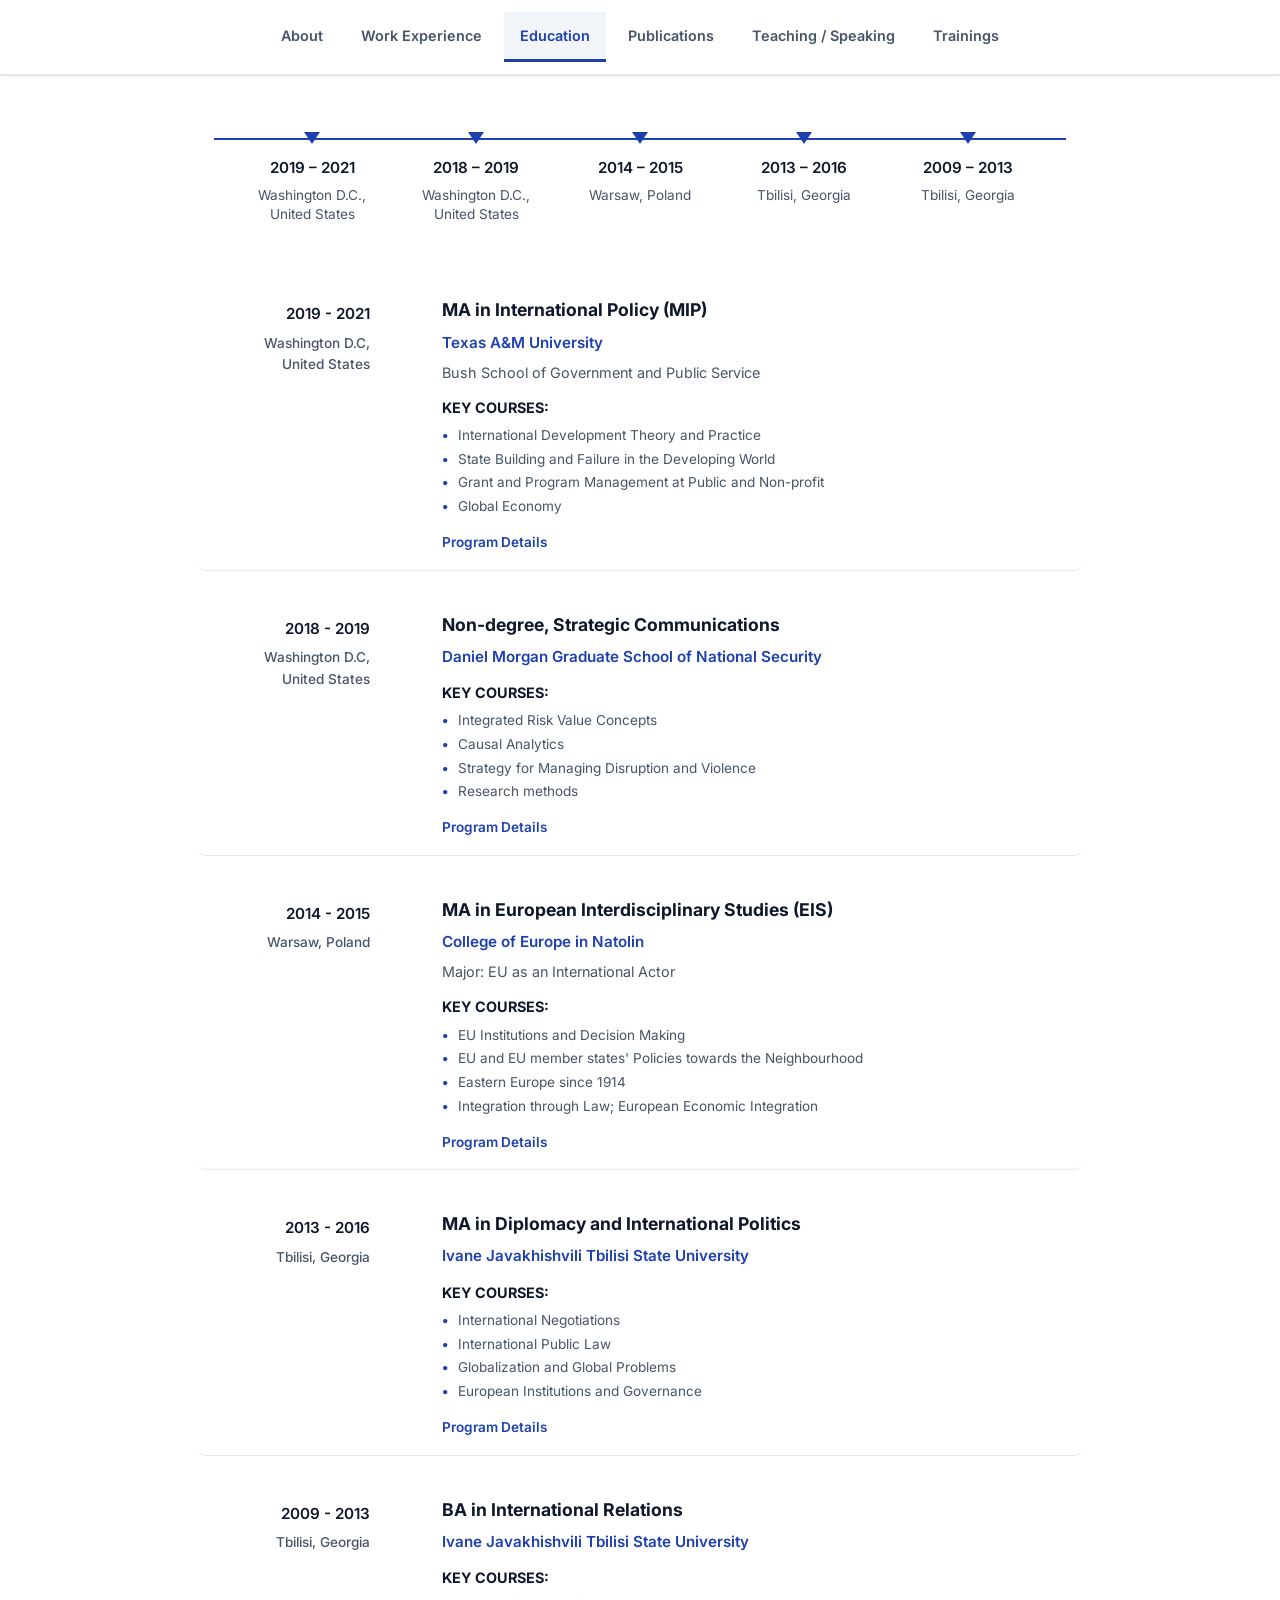
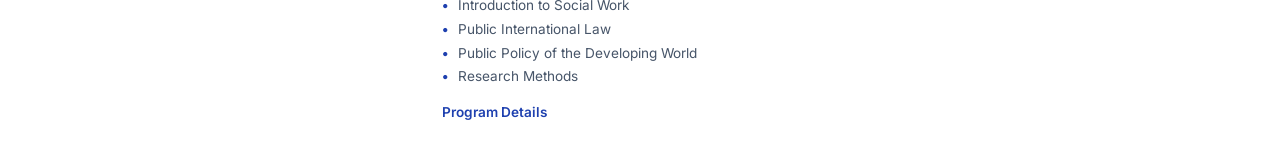
==== commit 1be95a43: "Update teaching, trainings, and education content with new photos and speaking entries. Add Geneva 2" ====
--- a/education.html
+++ b/education.html
@@ -50,12 +50,12 @@
                         <div class="education-timeline-item">
                             <div class="timeline-arrow"></div>
                             <div class="timeline-date">2019 – 2021</div>
-                            <div class="timeline-location">Washington D.C., United States</div>
+                            <div class="timeline-location">Washington D.C.,<br>United States</div>
                         </div>
                         <div class="education-timeline-item">
                             <div class="timeline-arrow"></div>
                             <div class="timeline-date">2018 – 2019</div>
-                            <div class="timeline-location">Washington D.C., United States</div>
+                            <div class="timeline-location">Washington D.C.,<br>United States</div>
                         </div>
                         <div class="education-timeline-item">
                             <div class="timeline-arrow"></div>
